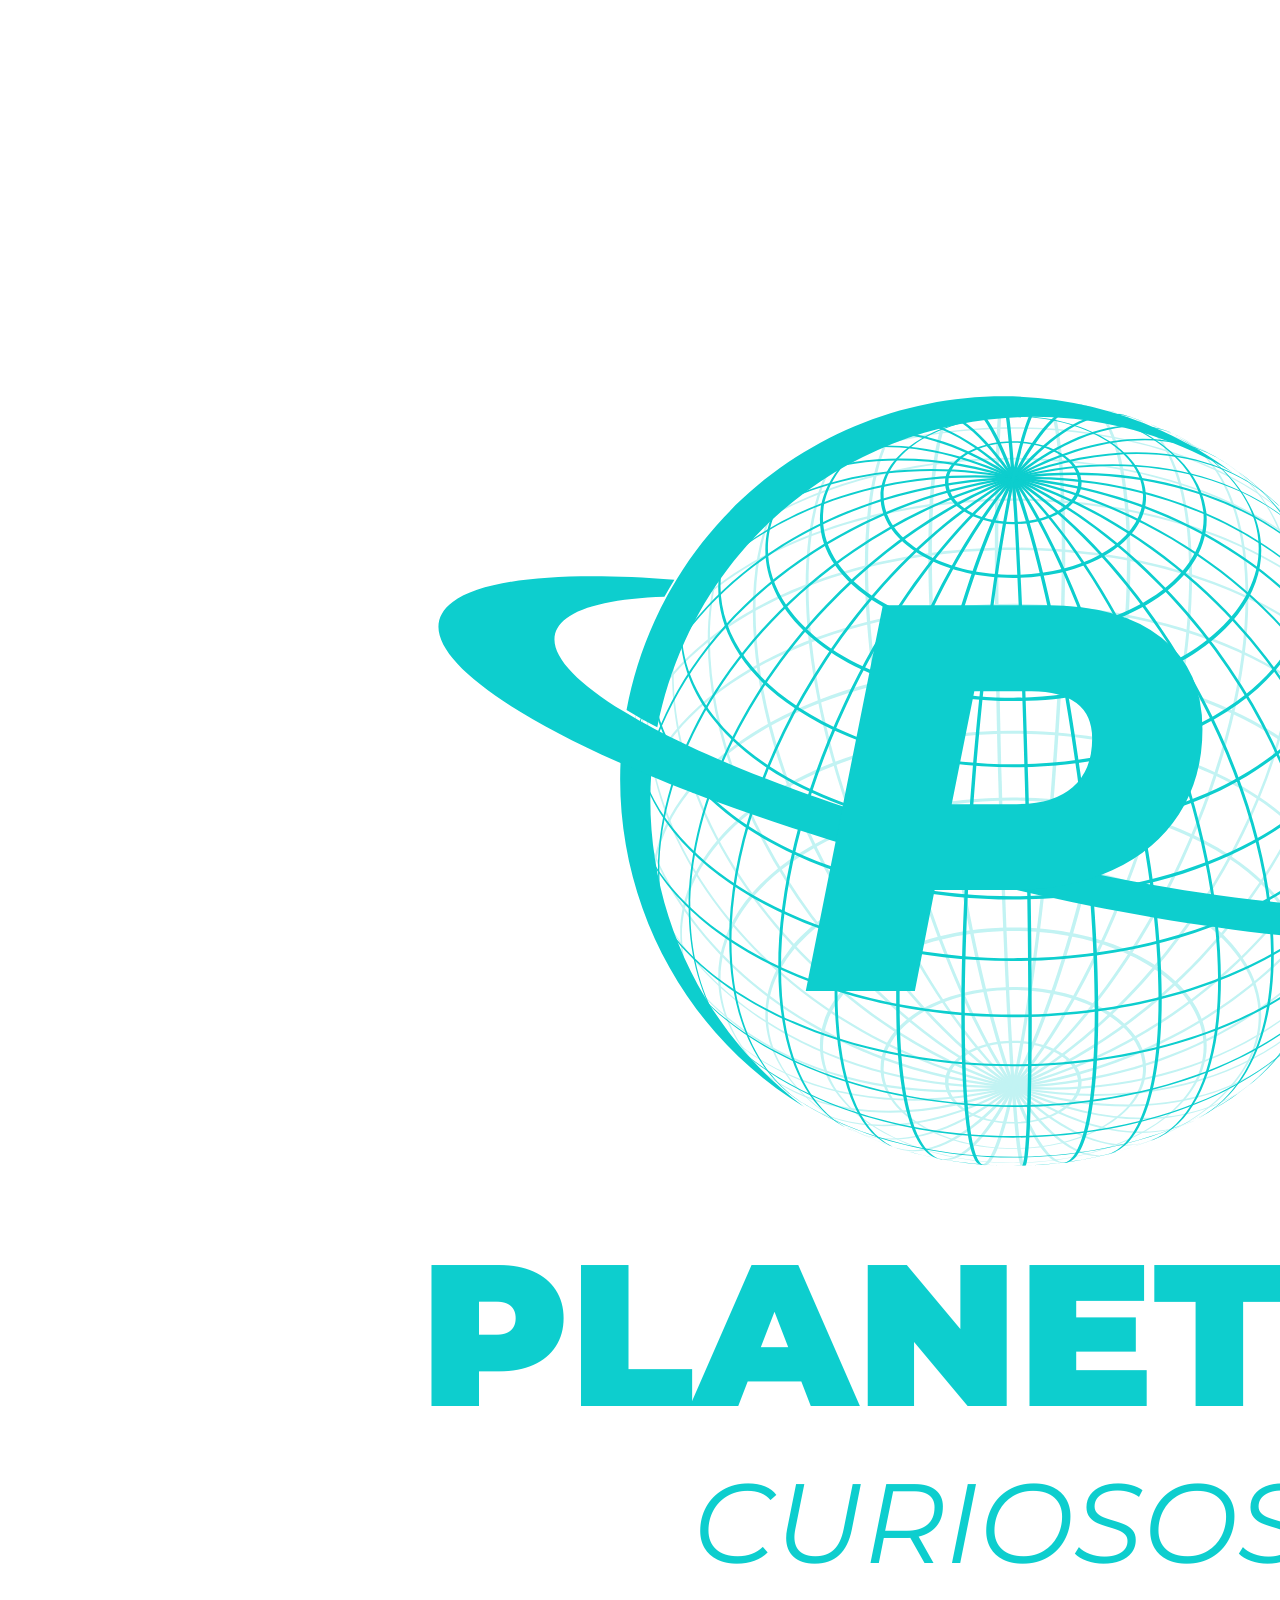
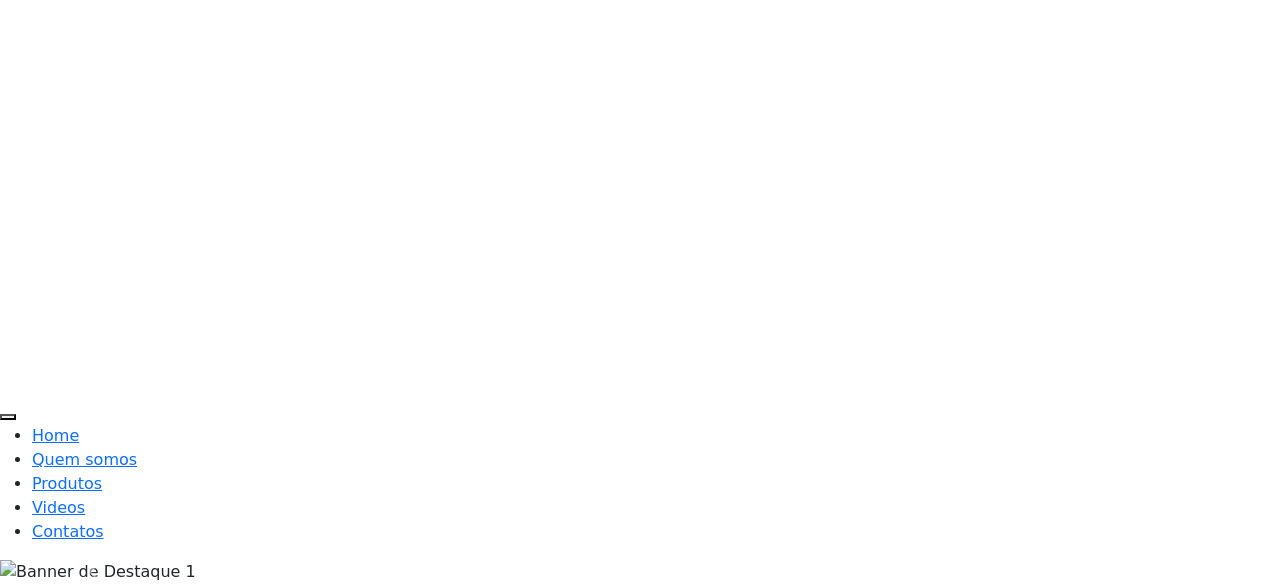
==== Aula01/index.html @ 8f46cafe "Add Aula01 project and Bootstrap assets Add Aula01 directory with Bootstrap v5.0.2 assets (grid, reb" ====
<!DOCTYPE html>
<html lang="pt-br">

<head>
    <meta charset="UTF-8">
    <meta name="viewport" content="width=device-width, initial-scale=1.0">
    <title>1ª Aula Linguagens de programação</title>

    <title>..::Planetas Curiosos::..</title>

    <link rel="stylesheet" href="bootstrap/css/bootstrap.min.css">
    <link rel="stylesheet" href="style/style.css">

</head>

<body>

    <header id="header">
        <a id="logo" href="./index.html"> <img src="./imgs/1.png" alt="Logo da Planetas Curiosos"></a>
        <button aria-label="Abrir Menu" id="btn_mobile" aria-haspopup="true" aria-controls="menu" aria-expanded="false">
            <span id="hamburger" aria-hidden="true"></span>

        </button>
        <ul id="menu" role="menu">
            <li role="none"><a class="linkMenu" role="menuitem" href="./index.html">Home</a></li>
            <li role="none"><a class="linkMenu" role="menuitem" href="./quemSomos.html">Quem somos</a></li>
            <li role="none"><a class="linkMenu" role="menuitem" href="./produtos.html">Produtos</a></li>
            <li role="none"><a class="linkMenu" role="menuitem" href="./videos.html">Videos</a></li>
            <li role="none"><a class="linkMenu" role="menuitem" href="./contatos.html">Contatos</a></li>
        </ul>
    </header>
    <!-- Fim Menu -->

    <!-- Conteúdo principal -->

    <main id="conteudo">
        <section aria-label="Texto Alternativo" id="hierohlyph">

        </section>

        <!-- Carousel Página Principal -->
        <section aria-label="Destaques em Banner">

            <div id="carouselExampleInterval" class="carousel slide" data-bs-rise="carousel" data-bs-pause="none">

                <div class="carousel-inner">
                    <div class="carousel-item active" data-bs-interval="800">
                        <!-- data-bs-interval => apontar em milisegundos -->
                        <img src="imgs/banner1.jpg" class="d-block w-100" alt="Banner de Destaque 1">
                    </div>
                </div>

                <div class="carousel-inner">
                    <div class="carousel-item" data-bs-interval="600">
                        <!-- data-bs-interval => apontar em milisegundos -->
                        <img src="imgs/banner2.jpg" class="d-block w-100" alt="Banner de Destaque 2">
                    </div>
                </div>

                <div class="carousel-inner">
                    <div class="carousel-item" data-bs-interval="600">
                        <!-- data-bs-interval => apontar em milisegundos -->
                        <img src="imgs/banner3.jpg" class="d-block w-100" alt="Banner de Destaque 3">
                    </div>
                </div>

                <div class="carousel-inner">
                    <div class="carousel-item" data-bs-interval="600">
                        <!-- data-bs-interval => apontar em milisegundos -->
                        <img src="imgs/banner4.jpg" class="d-block w-100" alt="Banner de Destaque 4">
                    </div>
                </div>

                <div class="carousel-inner">
                    <div class="carousel-item" data-bs-interval="600">
                        <!-- data-bs-interval => apontar em milisegundos -->
                        <img src="imgs/banner5.jpg" class="d-block w-100" alt="Banner de Destaque 5">
                    </div>
                </div>

                <button class="carousel-control-prev" data-bs-target="#carouselExampleInterval" type="button"
                    data-bs-slide="prev" aria-label="Voltar Banner">

                    <span class="carousel-control-prev-icon" aria-hidden="true"></span>
                    <span class="visually-hidden"> Próximo</span>
                </button>
            </div>
        </section>
        <!-- Fim Carousel -->

        <!-- Início Banner -->
    </main>

    <footer>

    </footer>

</body>

<script type="text/javascript" src="bootstrap/js/bootstrap.min.js"></script>

</html>
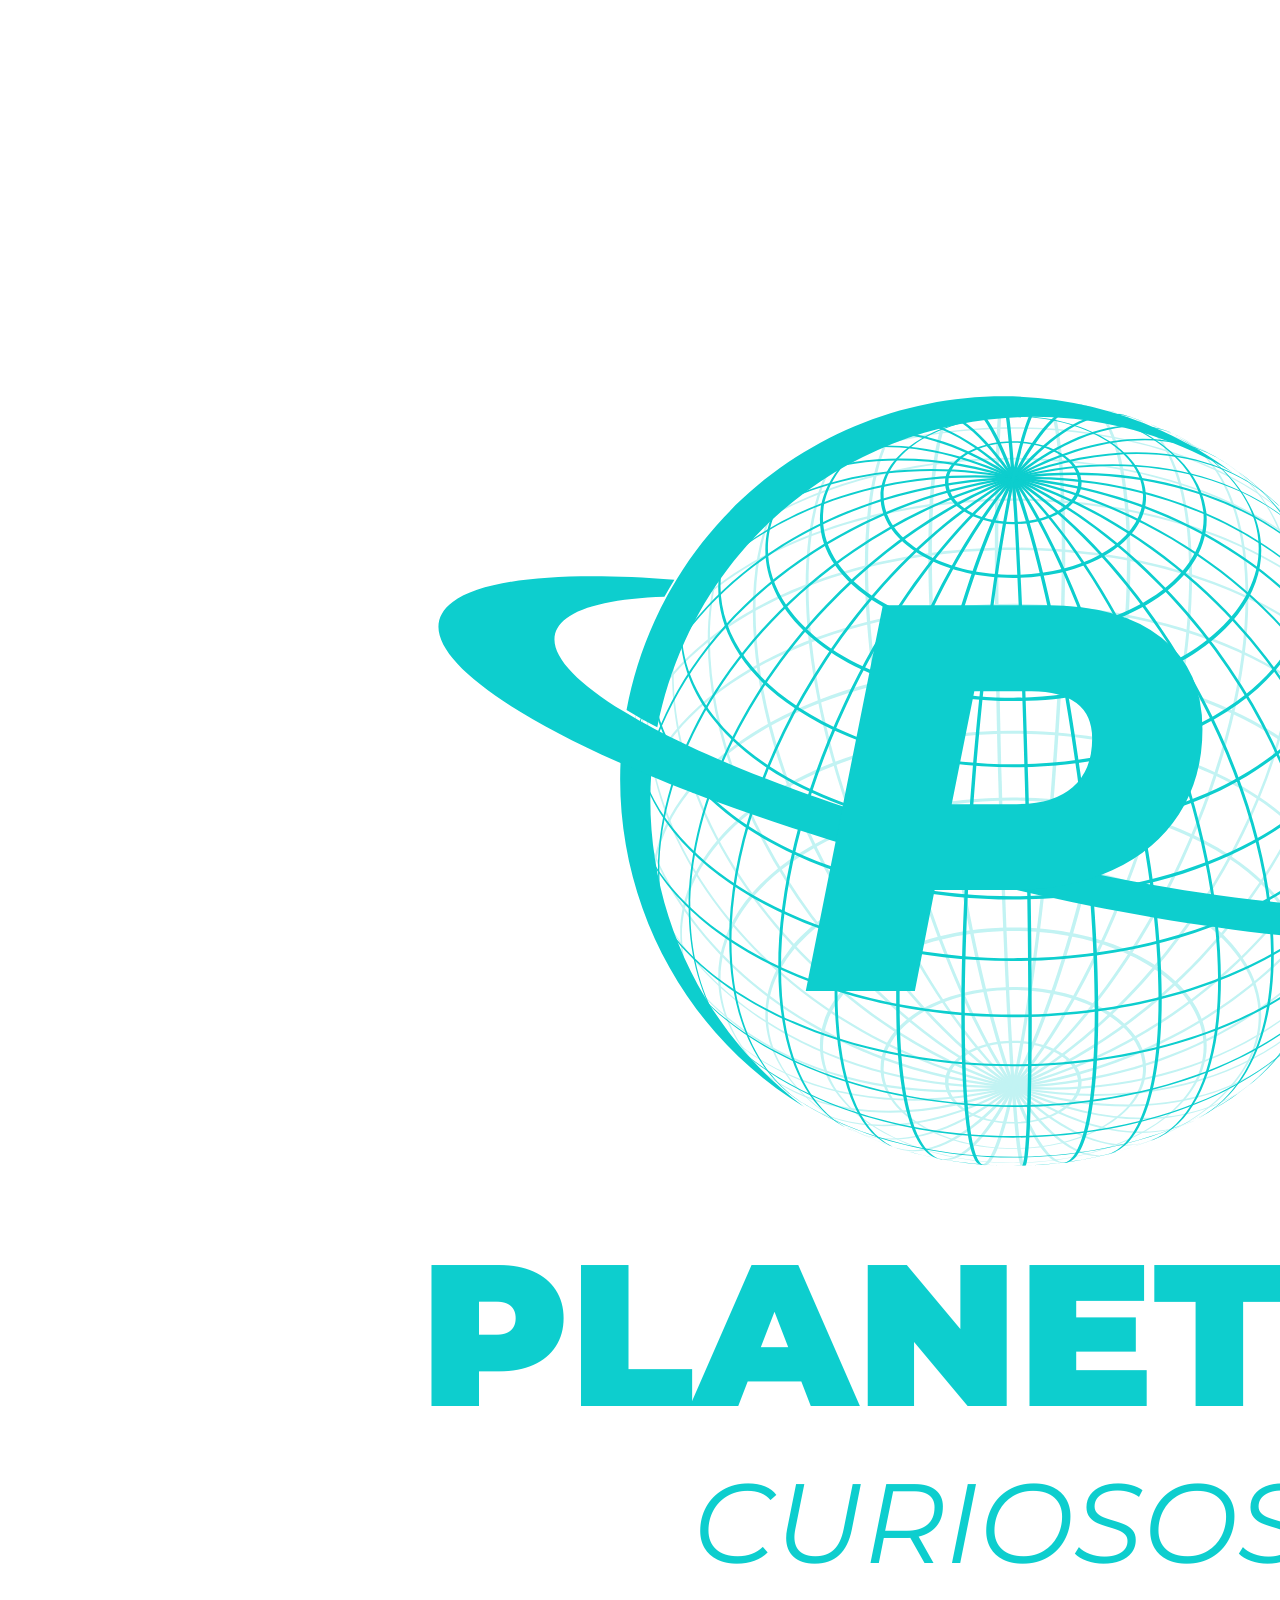
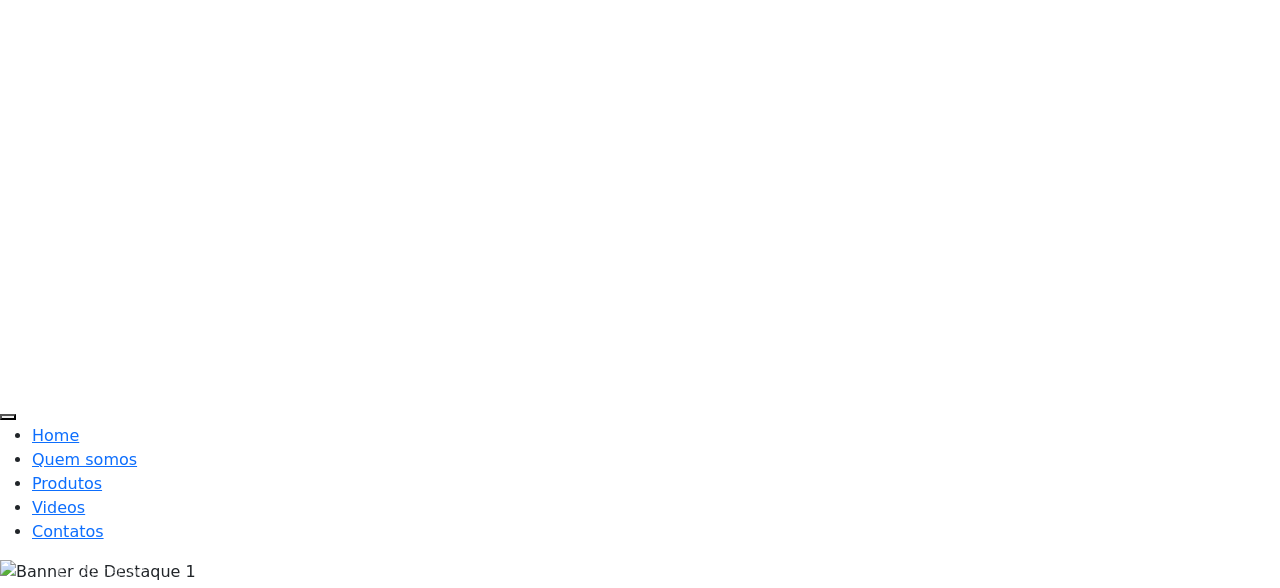
==== commit be96c71d: "Add vetor example; move JVM monitor; site fixes Add VetoresIndiceValor.java demonstrating vector ope" ====
--- a/Aula01/index.html
+++ b/Aula01/index.html
@@ -15,27 +15,32 @@
 
 <body>
 
+    <!-- Início Menu -->
     <header id="header">
         <a id="logo" href="./index.html"> <img src="./imgs/1.png" alt="Logo da Planetas Curiosos"></a>
-        <button aria-label="Abrir Menu" id="btn_mobile" aria-haspopup="true" aria-controls="menu" aria-expanded="false">
+
+        <button aria-label="Abrir Menu" id="btn-mobile" aria-haspopup="true" aria-controls="menu" aria-expanded="false">
+
             <span id="hamburger" aria-hidden="true"></span>
 
         </button>
+
         <ul id="menu" role="menu">
-            <li role="none"><a class="linkMenu" role="menuitem" href="./index.html">Home</a></li>
+            <li role="none"><a class="linkMenu" aria-current="page" role="menuitem" href="./index.html">Home</a></li>
             <li role="none"><a class="linkMenu" role="menuitem" href="./quemSomos.html">Quem somos</a></li>
             <li role="none"><a class="linkMenu" role="menuitem" href="./produtos.html">Produtos</a></li>
             <li role="none"><a class="linkMenu" role="menuitem" href="./videos.html">Videos</a></li>
             <li role="none"><a class="linkMenu" role="menuitem" href="./contatos.html">Contatos</a></li>
         </ul>
+
     </header>
     <!-- Fim Menu -->
 
     <!-- Conteúdo principal -->
+    <main id="conteudo">
 
-    <main id="conteudo">
-        <section aria-label="Texto Alternativo" id="hierohlyph">
-
+        <section aria-label="Área Texto Alternativo" id="hieroglyph">
+            <!-- Seção vazia (texto alternativo) -->
         </section>
 
         <!-- Carousel Página Principal -->
@@ -78,11 +83,18 @@
                     </div>
                 </div>
 
+                <!-- Botão "Próximo Slide" -->
                 <button class="carousel-control-prev" data-bs-target="#carouselExampleInterval" type="button"
                     data-bs-slide="prev" aria-label="Voltar Banner">
+                    <span class="carousel-control-prev-icon" aria-hidden="true"></span>
+                    <span class="span.visually-hidden"> Anterior</span>
+                </button>
 
-                    <span class="carousel-control-prev-icon" aria-hidden="true"></span>
-                    <span class="visually-hidden"> Próximo</span>
+                <!-- Botão "Voltar Slide" -->
+                <button class="carousel-control-next" data-bs-target="#carouselExampleInterval" type="button"
+                    data-bs-slide="next" aria-label="Proximo Banner">
+                    <span class="carousel-control-next-icon" aria-hidden="true"></span>
+                    <span class="span.visually-hidden"> Próximo</span>
                 </button>
             </div>
         </section>
